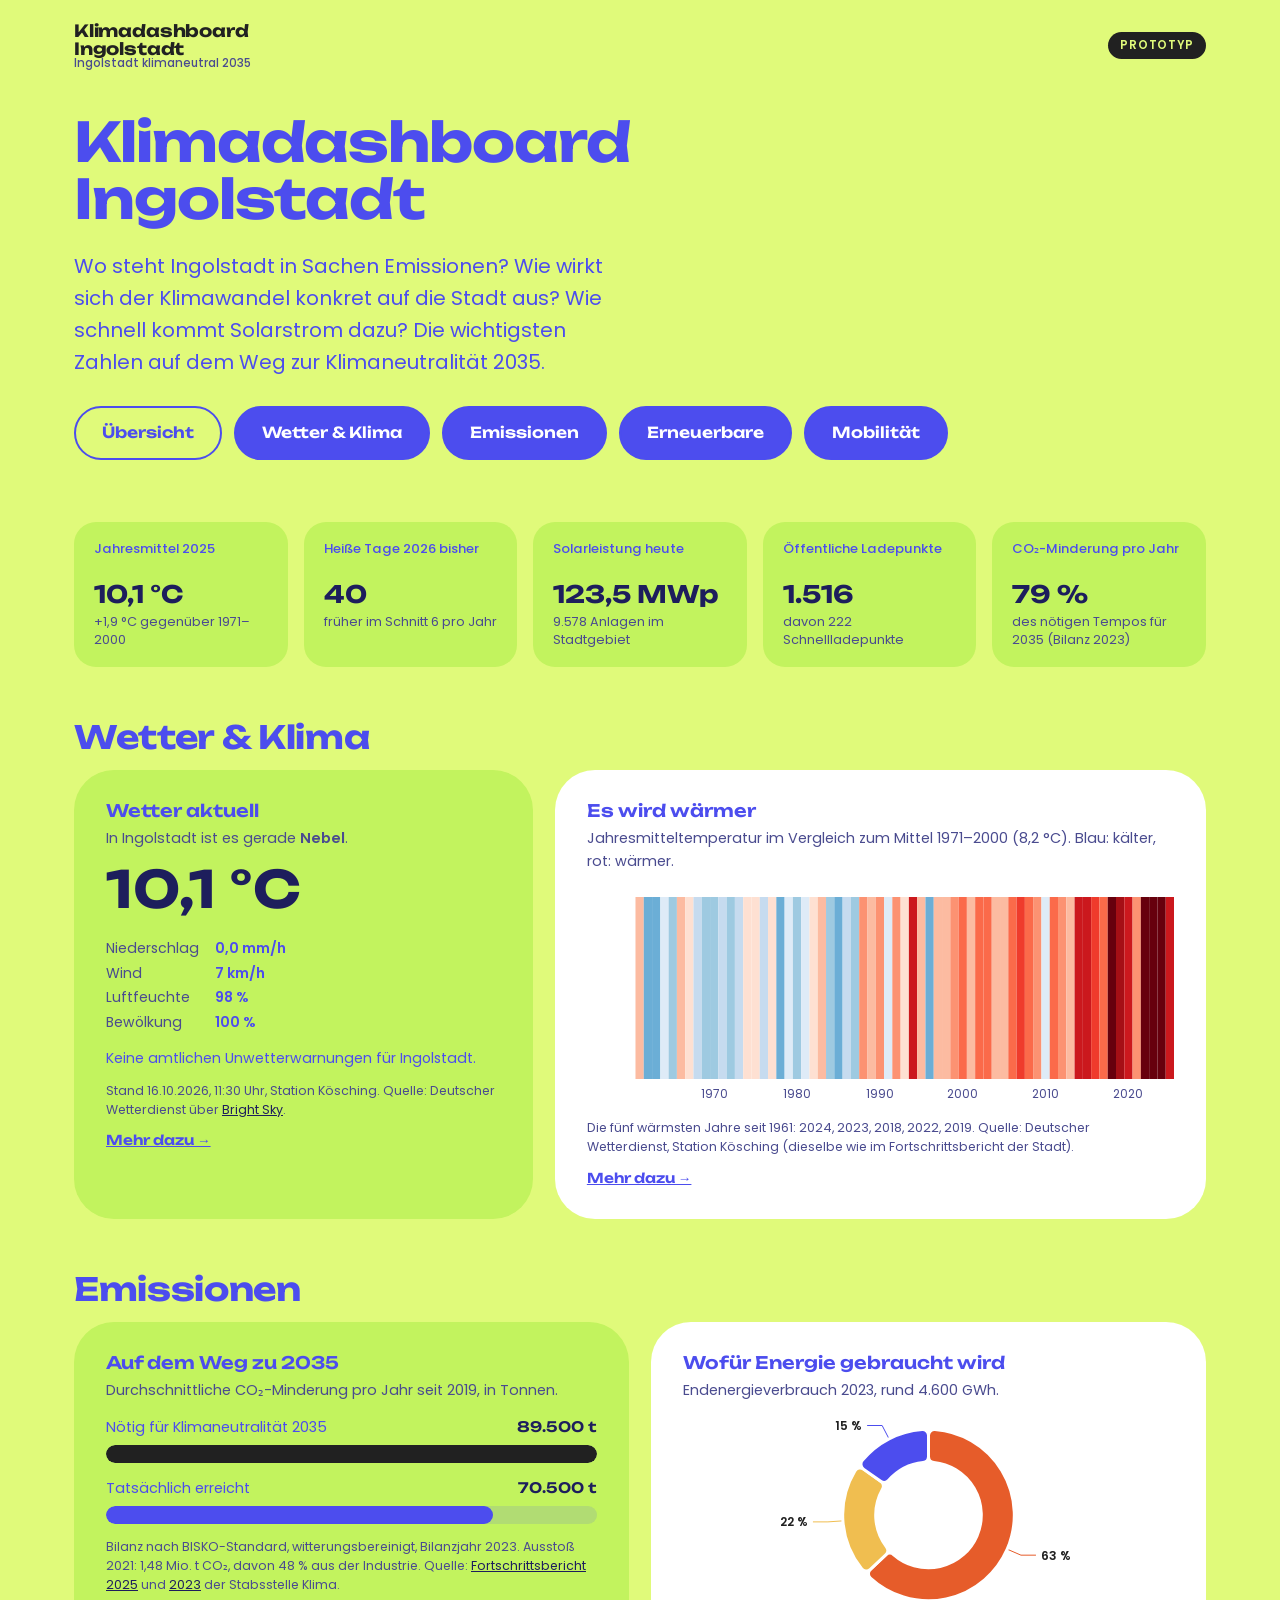
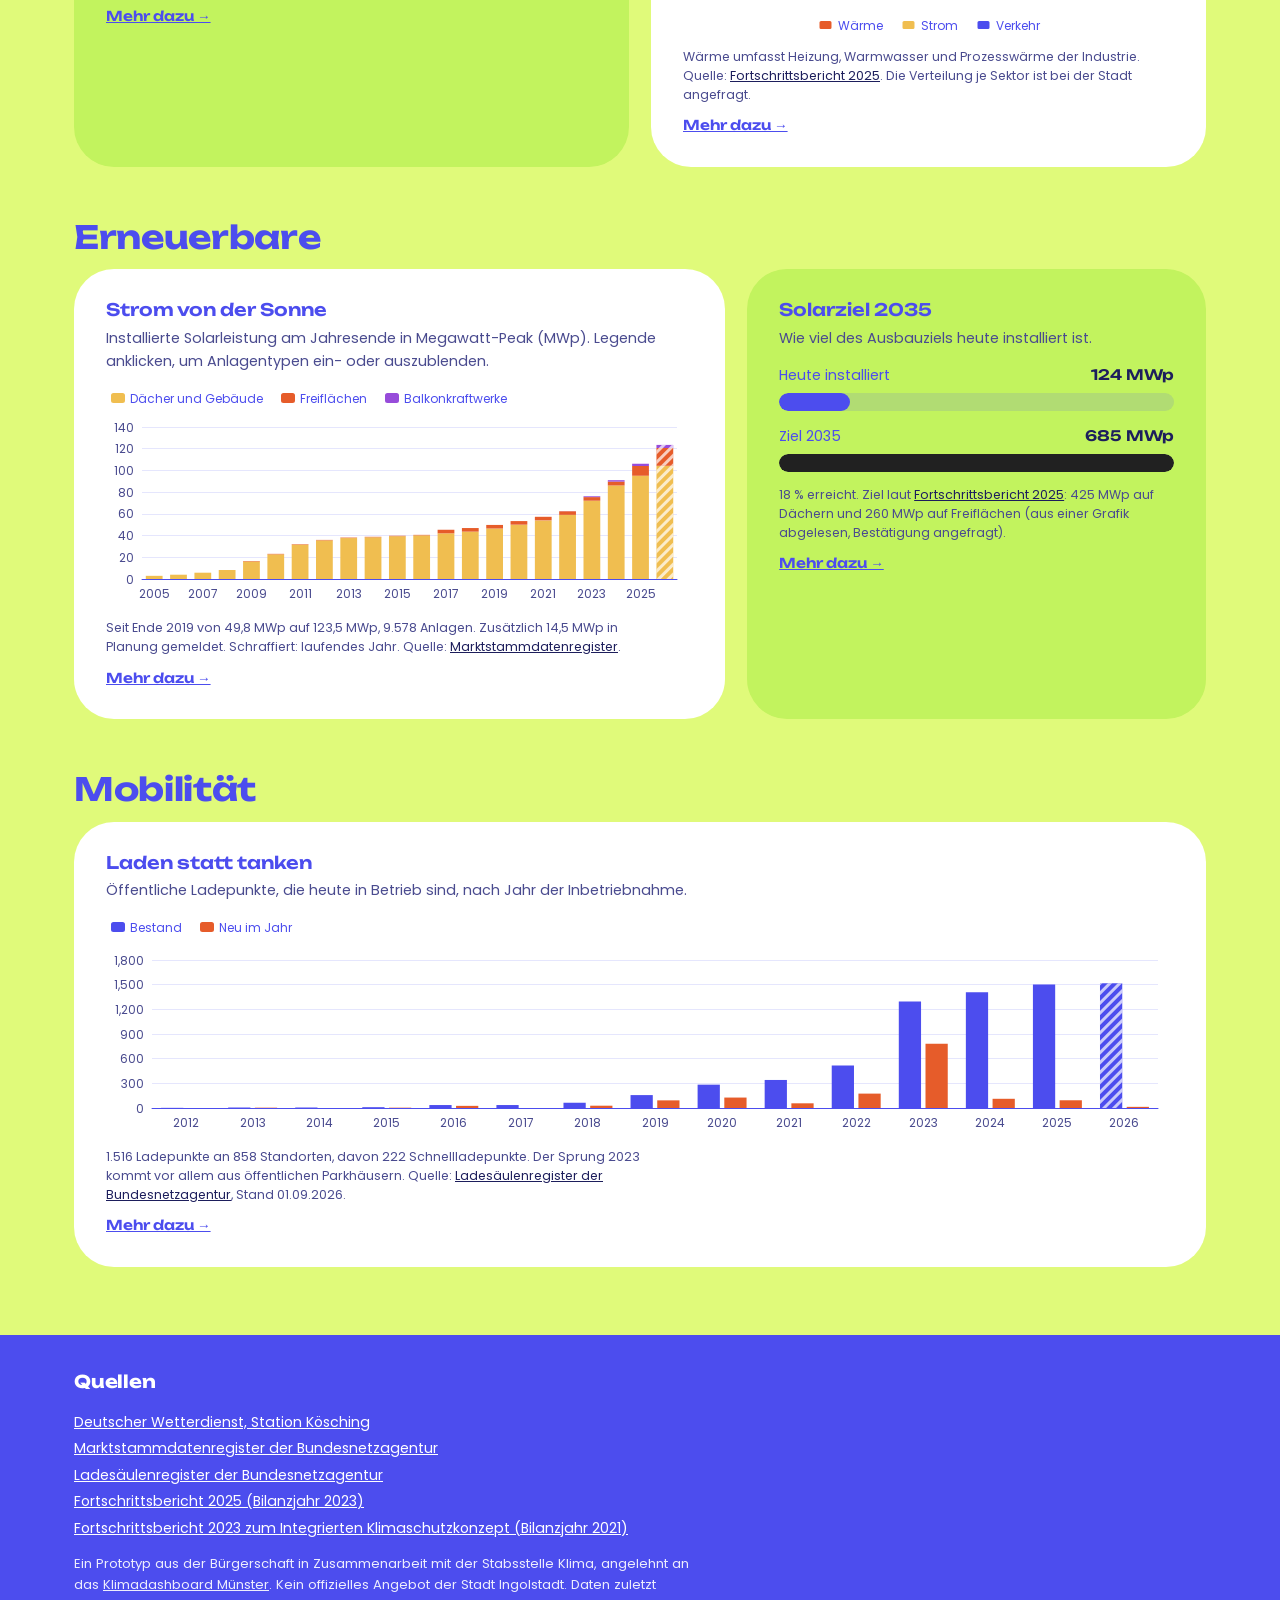
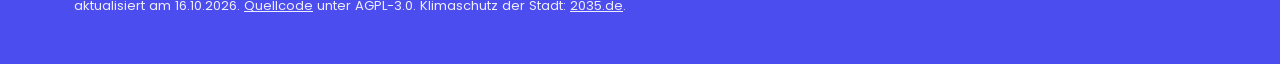
==== index.html @ e8312872 "Frontend im 2035-CI: Übersicht, vier Themenseiten, einbettbare Bausteine Statische Seiten ohne Build" ====
<!DOCTYPE html>
<html lang="de">
<head>
<meta charset="UTF-8">
<meta name="viewport" content="width=device-width, initial-scale=1">
<meta http-equiv="Content-Security-Policy" content="default-src 'self'; script-src 'self' 'unsafe-inline'; style-src 'self' 'unsafe-inline'; img-src 'self' data:; font-src 'self'; base-uri 'self'">
<title>Klimadashboard Ingolstadt</title>
<meta name="description" content="Wo steht Ingolstadt auf dem Weg zur Klimaneutralität 2035? Zahlen zu Klima, Emissionen, erneuerbarer Energie und Mobilität.">
<link rel="stylesheet" href="assets/style.css">
<link rel="icon" href="data:image/svg+xml,%3Csvg xmlns='http://www.w3.org/2000/svg' viewBox='0 0 64 64'%3E%3Crect width='64' height='64' rx='16' fill='%234c4dee'/%3E%3Ctext x='32' y='42' font-family='Arial' font-weight='700' font-size='26' text-anchor='middle' fill='%23e0fa7a'%3E35%C2%B0%3C/text%3E%3C/svg%3E">
</head>
<body>
<header data-kopf></header>
<main>
  <section class="held">
    <div class="huelle">
      <h1>Klimadashboard Ingolstadt</h1>
      <p class="einleitung">Wo steht Ingolstadt in Sachen Emissionen? Wie wirkt sich der Klimawandel konkret auf die Stadt aus? Wie schnell kommt Solarstrom dazu? Die wichtigsten Zahlen auf dem Weg zur Klimaneutralität 2035.</p>
      <nav data-themen></nav>
    </div>
  </section>
  <section class="abschnitt">
    <div class="huelle">
      <div data-modul="kennzahlen"></div>
    </div>
  </section>
  <section class="abschnitt">
    <div class="huelle">
      <h2>Wetter & Klima</h2>
      <div class="raster">
        <div class="b5" data-modul="wetter" data-mehr="klima.html"></div>
        <div class="b7 weiss" data-modul="temperatur" data-klein data-mehr="klima.html"></div>
      </div>
    </div>
  </section>
  <section class="abschnitt">
    <div class="huelle">
      <h2>Emissionen</h2>
      <div class="raster">
        <div class="b6" data-modul="reduktion" data-mehr="emissionen.html"></div>
        <div class="b6 weiss" data-modul="endenergie" data-klein data-mehr="emissionen.html"></div>
      </div>
    </div>
  </section>
  <section class="abschnitt">
    <div class="huelle">
      <h2>Erneuerbare</h2>
      <div class="raster">
        <div class="b7 weiss" data-modul="pv-bestand" data-klein data-mehr="erneuerbare.html"></div>
        <div class="b5" data-modul="pv-ziel" data-mehr="erneuerbare.html"></div>
      </div>
    </div>
  </section>
  <section class="abschnitt">
    <div class="huelle">
      <h2>Mobilität</h2>
      <div class="raster">
        <div class="b12 weiss" data-modul="ladepunkte" data-klein data-mehr="mobilitaet.html"></div>
      </div>
    </div>
  </section>
</main>
<footer data-fuss></footer>
<script src="assets/vendor/echarts.min.js"></script>
<script src="data/klima.js"></script>
<script src="data/wetter.js"></script>
<script src="assets/kd.js"></script>
<script>Klimadashboard.start();</script>
</body>
</html>
---- assets/style.css ----
/* Klimadashboard Ingolstadt – Gestaltung nach dem CI von 2035.de
   Farben und Schriften aus dem Avada-Theme von 2035.de (Global Colors /
   Typography). Schriften liegen lokal, damit keine Anfrage an Google geht. */

@font-face { font-family: "Unbounded"; font-weight: 600; font-display: swap; src: url("fonts/unbounded-latin-600-normal.woff2") format("woff2"); }
@font-face { font-family: "Unbounded"; font-weight: 700; font-display: swap; src: url("fonts/unbounded-latin-700-normal.woff2") format("woff2"); }
@font-face { font-family: "Poppins"; font-weight: 400; font-display: swap; src: url("fonts/poppins-latin-400-normal.woff2") format("woff2"); }
@font-face { font-family: "Poppins"; font-weight: 500; font-display: swap; src: url("fonts/poppins-latin-500-normal.woff2") format("woff2"); }
@font-face { font-family: "Poppins"; font-weight: 600; font-display: swap; src: url("fonts/poppins-latin-600-normal.woff2") format("woff2"); }

:root {
  /* 2035.de awb-color1 … 8 */
  --dunkel: #212121;
  --gelb: #f0be50;
  --grau: #f2f3f5;
  --orange: #e65c2a;
  --blau: #4c4dee;
  --lila: #974cda;
  --gruen: #c2f35e;
  --hellgruen: #e0fa7a;

  --text: var(--blau);
  --text-dunkel: #1d1e5c;
  --text-leise: #4a4b8f;
  --hintergrund: var(--hellgruen);
  --karte: var(--gruen);
  --flaeche: #ffffff;
  --rand: rgba(76, 77, 238, .18);

  --font-titel: "Unbounded", Arial, Helvetica, sans-serif;
  --font-text: "Poppins", Arial, Helvetica, sans-serif;
  --rund-gross: 40px;
  --rund: 22px;
}

*, *::before, *::after { box-sizing: border-box; margin: 0; padding: 0; }
html { -webkit-text-size-adjust: 100%; }
body {
  font-family: var(--font-text); color: var(--text); background: var(--hintergrund);
  font-size: 17px; line-height: 1.6; -webkit-font-smoothing: antialiased;
}
a { color: inherit; }
a:focus-visible, button:focus-visible, [tabindex]:focus-visible {
  outline: 3px solid var(--dunkel); outline-offset: 3px; border-radius: 6px;
}
.huelle { max-width: 1180px; margin: 0 auto; padding: 0 24px; }
.sr-only {
  position: absolute; width: 1px; height: 1px; padding: 0; margin: -1px;
  overflow: hidden; clip: rect(0,0,0,0); white-space: nowrap; border: 0;
}

/* ---------- Kopf ---------- */
.kopf { padding: 22px 0 10px; }
.kopf .huelle { display: flex; align-items: center; gap: 18px; flex-wrap: wrap; }
.marke {
  font-family: var(--font-titel); font-weight: 700; font-size: 1.05rem; line-height: 1.05;
  color: var(--dunkel); text-decoration: none; letter-spacing: -.01em;
}
.marke small { display: block; font-family: var(--font-text); font-weight: 500; font-size: .72rem; color: var(--text-leise); letter-spacing: 0; }
.kopf-platz { margin-left: auto; }
.prototyp {
  font-size: .72rem; font-weight: 600; text-transform: uppercase; letter-spacing: .06em;
  background: var(--dunkel); color: var(--hellgruen); border-radius: 999px; padding: 4px 12px;
}

/* ---------- Seitenkopf ---------- */
.held { padding: 34px 0 10px; }
h1 {
  font-family: var(--font-titel); font-weight: 700; font-size: clamp(2rem, 5.2vw, 3.4rem);
  line-height: 1.05; letter-spacing: -.02em; max-width: 16ch; margin-bottom: 22px;
}
.einleitung { font-size: clamp(1.05rem, 2vw, 1.25rem); max-width: 46ch; margin-bottom: 28px; }
h2 {
  font-family: var(--font-titel); font-weight: 700; font-size: clamp(1.45rem, 3vw, 2rem);
  line-height: 1.15; letter-spacing: -.01em; margin: 0 0 14px;
}
h3 {
  font-family: var(--font-titel); font-weight: 600; font-size: 1.08rem; line-height: 1.25;
  margin: 0 0 6px;
}
p { max-width: 68ch; }

/* ---------- Themen-Navigation (Pillen wie auf 2035.de) ---------- */
.themen { display: flex; flex-wrap: wrap; gap: 12px; margin: 0 0 8px; }
.pille {
  font-family: var(--font-titel); font-weight: 600; font-size: .95rem; text-decoration: none;
  background: var(--blau); color: #fff; border-radius: 999px; padding: 13px 26px;
  border: 2px solid var(--blau); transition: background .15s ease, color .15s ease;
}
.pille:hover { background: var(--dunkel); border-color: var(--dunkel); }
.pille[aria-current="page"] { background: transparent; color: var(--blau); }
@media (max-width: 600px) {
  .themen { gap: 8px; }
  .pille { font-size: .8rem; padding: 9px 16px; }
}

/* ---------- Abschnitte und Raster ---------- */
.abschnitt { padding: 44px 0 8px; }
.abschnitt > .huelle > p { margin-bottom: 18px; }
.raster { display: grid; gap: 22px; grid-template-columns: repeat(12, 1fr); }
.raster > * { grid-column: span 12; min-width: 0; }
@media (min-width: 860px) {
  .b4 { grid-column: span 4; }
  .b5 { grid-column: span 5; }
  .b6 { grid-column: span 6; }
  .b7 { grid-column: span 7; }
  .b8 { grid-column: span 8; }
}

.karte {
  background: var(--karte); border-radius: var(--rund-gross); padding: 30px 32px 28px;
}
.karte.weiss { background: var(--flaeche); }
.karte .unterzeile { font-size: .9rem; color: var(--text-leise); margin-bottom: 14px; }
.karte .fuss { font-size: .78rem; color: var(--text-leise); margin-top: 12px; line-height: 1.5; }
.karte .fuss a { color: var(--text-dunkel); }
@media (max-width: 600px) {
  .karte { border-radius: 28px; padding: 22px 18px 20px; }
}

/* Kachel als Link zur Themenseite */
a.karte { display: block; text-decoration: none; transition: transform .15s ease; }
a.karte:hover { transform: translateY(-3px); }
.weiter { font-family: var(--font-titel); font-weight: 600; font-size: .85rem; margin-top: 10px; display: inline-block; }

/* ---------- Kennzahlen ---------- */
.kennzahlen { display: grid; gap: 16px; grid-template-columns: repeat(auto-fit, minmax(200px, 1fr)); }
.kennzahl { background: var(--karte); border-radius: var(--rund); padding: 18px 20px 18px; }
.kennzahl .k-label { font-size: .82rem; font-weight: 500; line-height: 1.35; min-height: 2.7em; }
.kennzahl .k-wert {
  font-family: var(--font-titel); font-weight: 700; font-size: 1.5rem; line-height: 1.15;
  margin: 6px 0 4px; color: var(--text-dunkel); white-space: nowrap;
}
.kennzahl .k-unter { font-size: .8rem; color: var(--text-leise); line-height: 1.4; }

/* ---------- Diagramme ---------- */
.diagramm { width: 100%; height: 340px; }
.diagramm.klein { height: 220px; }
.diagramm.hoch { height: 420px; }
.umschalter { display: flex; flex-wrap: wrap; gap: 8px; margin: 0 0 12px; }
.umschalter button {
  font: inherit; font-size: .85rem; font-weight: 500; cursor: pointer;
  background: transparent; color: var(--blau); border: 2px solid var(--blau);
  border-radius: 999px; padding: 5px 14px;
}
.umschalter button[aria-pressed="true"] { background: var(--blau); color: #fff; }

/* Fortschrittsbalken */
.balken-zeile { margin: 10px 0 14px; }
.balken-zeile .b-text { display: flex; justify-content: space-between; gap: 12px; font-size: .9rem; margin-bottom: 6px; }
.balken-zeile .b-text strong { font-family: var(--font-titel); font-weight: 600; color: var(--text-dunkel); }
.balken { height: 18px; border-radius: 999px; background: rgba(76, 77, 238, .14); overflow: hidden; }
.balken span { display: block; height: 100%; border-radius: 999px; background: var(--blau); }
.balken.soll span { background: var(--dunkel); }

/* Wetter */
.wetter { display: flex; align-items: center; gap: 22px; flex-wrap: wrap; }
.wetter-temp { font-family: var(--font-titel); font-weight: 700; font-size: 3.2rem; line-height: 1; color: var(--text-dunkel); }
.wetter-werte { display: grid; grid-template-columns: auto auto; gap: 2px 16px; font-size: .88rem; }
.wetter-werte dt { color: var(--text-leise); }
.wetter-werte dd { font-weight: 600; }
.warnung { background: var(--orange); color: #fff; border-radius: var(--rund); padding: 12px 16px; margin-top: 14px; font-size: .9rem; }
.warnung strong { font-family: var(--font-titel); font-weight: 600; }
.keine-warnung { margin-top: 14px; font-size: .88rem; }

/* Liste offener Daten */
.luecken { list-style: none; display: grid; gap: 10px; }
.luecken li { border: 2px dashed var(--blau); border-radius: var(--rund); padding: 12px 16px; font-size: .92rem; }
.luecken strong { font-family: var(--font-titel); font-weight: 600; font-size: .9rem; }

/* ---------- Fuss ---------- */
.seitenfuss { margin-top: 60px; padding: 36px 0 48px; background: var(--blau); color: #fff; font-size: .88rem; }
.seitenfuss a { color: #fff; }
.seitenfuss .huelle { display: grid; gap: 14px; }
.seitenfuss ul { list-style: none; display: grid; gap: 4px; }
.seitenfuss h2 { font-size: 1.1rem; margin-bottom: 6px; }
.hinweis-privat { font-size: .82rem; opacity: .9; max-width: 80ch; }

.ladehinweis { font-size: .9rem; color: var(--text-leise); }

/* ---------- Einbettung (einbetten.html) ---------- */
body.eingebettet { background: transparent; }
body.eingebettet .karte { margin: 0; }
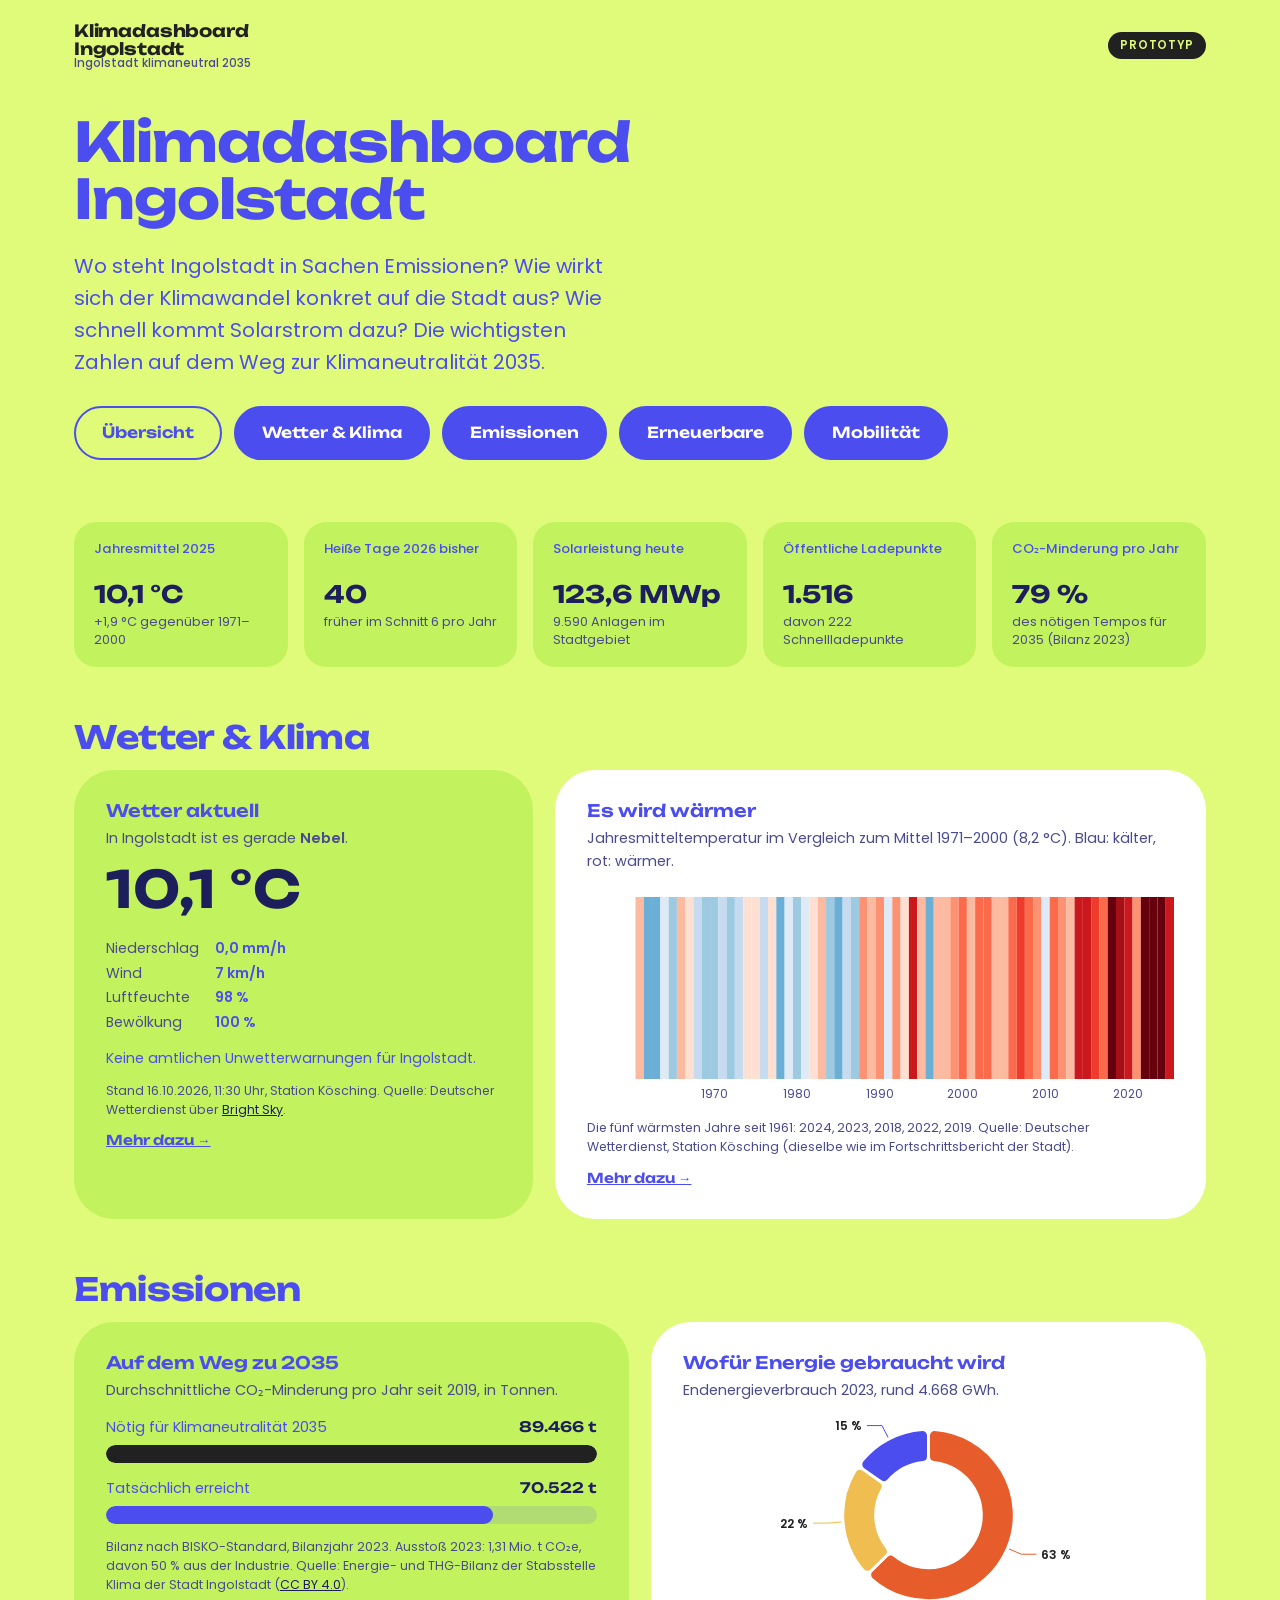
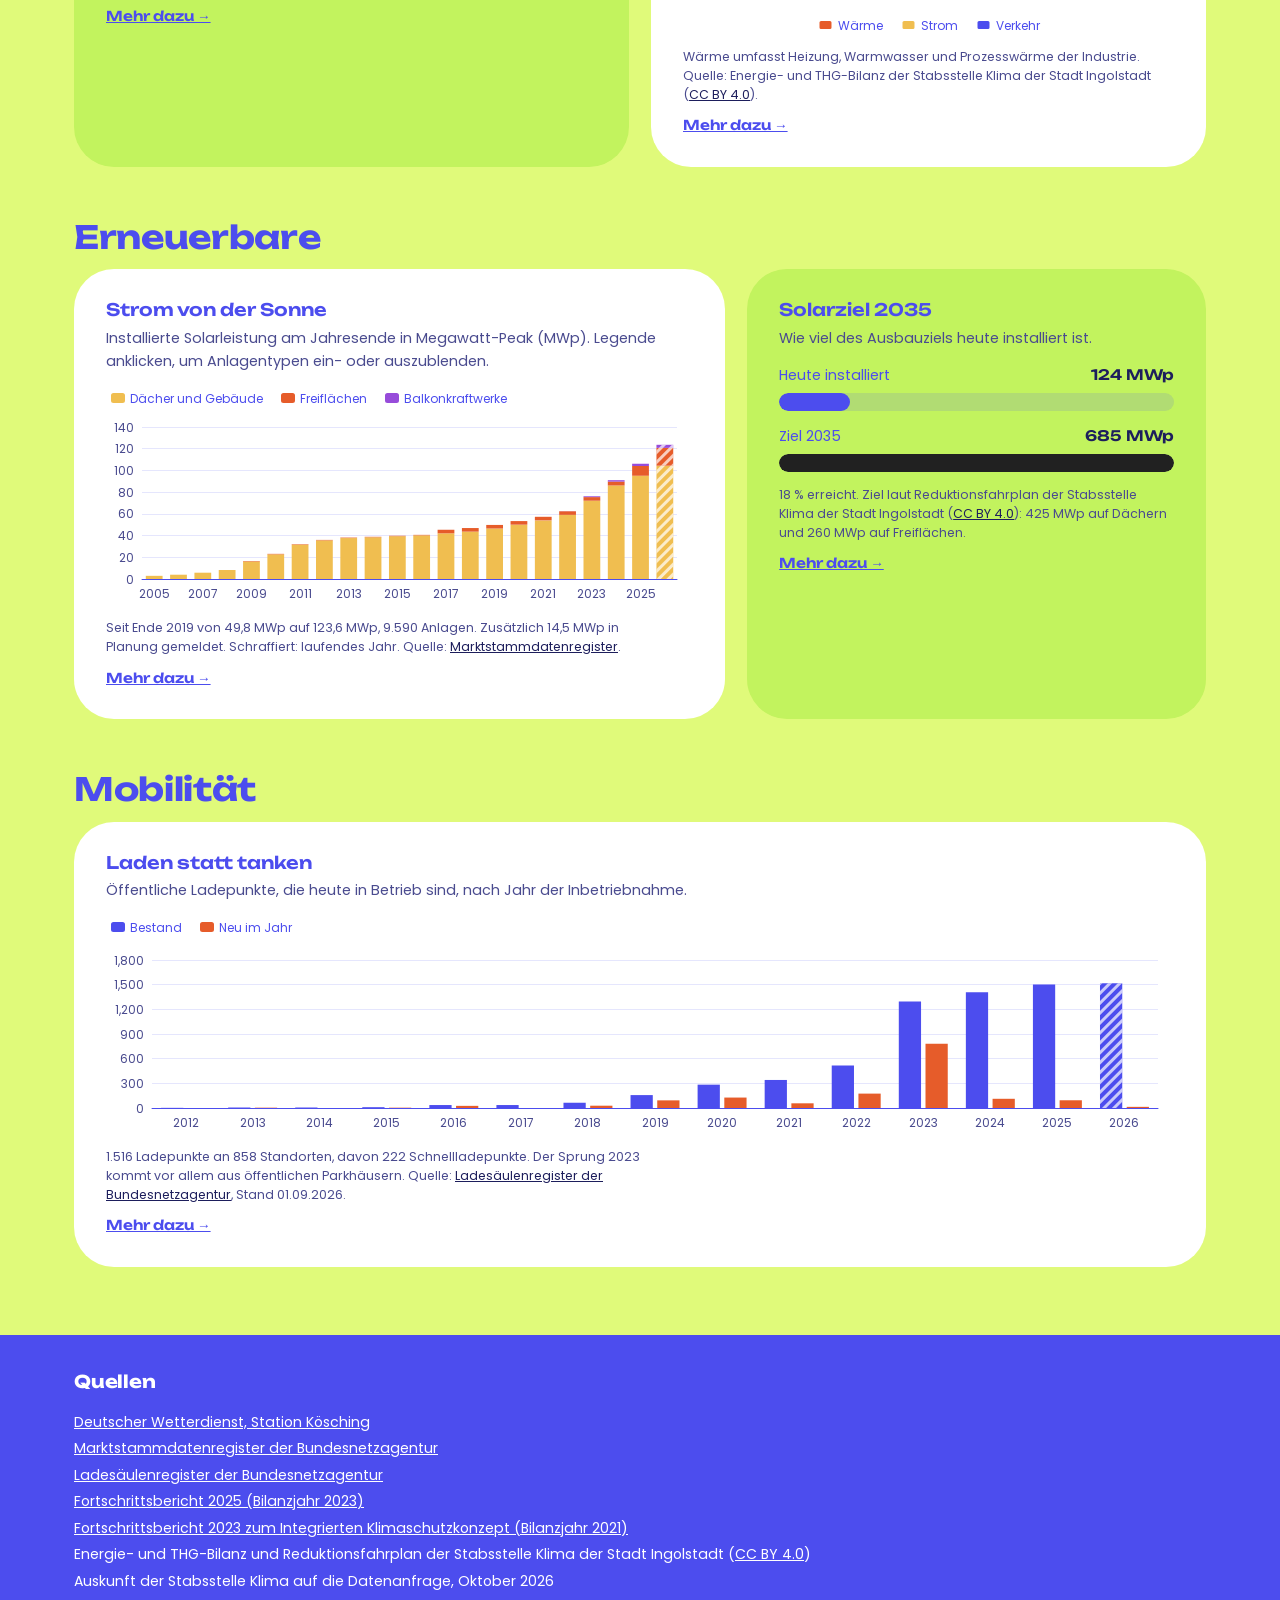
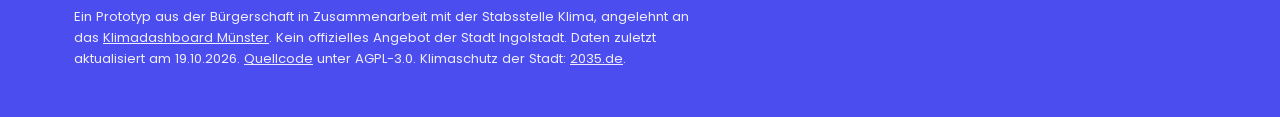
==== commit cdc06608: "Stadtdaten: Bilanz und Fahrplan der Stabsstelle Klima einlesen - scraper/stadt_einlesen.py liest die" ====
--- a/index.html
+++ b/index.html
@@ -6,7 +6,7 @@
 <meta http-equiv="Content-Security-Policy" content="default-src 'self'; script-src 'self' 'unsafe-inline'; style-src 'self' 'unsafe-inline'; img-src 'self' data:; font-src 'self'; base-uri 'self'">
 <title>Klimadashboard Ingolstadt</title>
 <meta name="description" content="Wo steht Ingolstadt auf dem Weg zur Klimaneutralität 2035? Zahlen zu Klima, Emissionen, erneuerbarer Energie und Mobilität.">
-<link rel="stylesheet" href="assets/style.css">
+<link rel="stylesheet" href="assets/style.css?v=3">
 <link rel="icon" href="data:image/svg+xml,%3Csvg xmlns='http://www.w3.org/2000/svg' viewBox='0 0 64 64'%3E%3Crect width='64' height='64' rx='16' fill='%234c4dee'/%3E%3Ctext x='32' y='42' font-family='Arial' font-weight='700' font-size='26' text-anchor='middle' fill='%23e0fa7a'%3E35%C2%B0%3C/text%3E%3C/svg%3E">
 </head>
 <body>
@@ -64,7 +64,7 @@
 <script src="assets/vendor/echarts.min.js"></script>
 <script src="data/klima.js"></script>
 <script src="data/wetter.js"></script>
-<script src="assets/kd.js"></script>
+<script src="assets/kd.js?v=4"></script>
 <script>Klimadashboard.start();</script>
 </body>
 </html>
--- a/assets/style.css
+++ b/assets/style.css
@@ -124,7 +124,10 @@
 .weiter { font-family: var(--font-titel); font-weight: 600; font-size: .85rem; margin-top: 10px; display: inline-block; }
 
 /* ---------- Kennzahlen ---------- */
-.kennzahlen { display: grid; gap: 16px; grid-template-columns: repeat(auto-fit, minmax(200px, 1fr)); }
+/* Feste Spaltenzahl statt auto-fit: fuenf Kacheln sollen nie als 4 + 1 umbrechen. */
+.kennzahlen { display: grid; gap: 16px; grid-template-columns: repeat(2, 1fr); }
+@media (min-width: 700px) { .kennzahlen { grid-template-columns: repeat(3, 1fr); } }
+@media (min-width: 1100px) { .kennzahlen { grid-template-columns: repeat(5, 1fr); } }
 .kennzahl { background: var(--karte); border-radius: var(--rund); padding: 18px 20px 18px; }
 .kennzahl .k-label { font-size: .82rem; font-weight: 500; line-height: 1.35; min-height: 2.7em; }
 .kennzahl .k-wert {
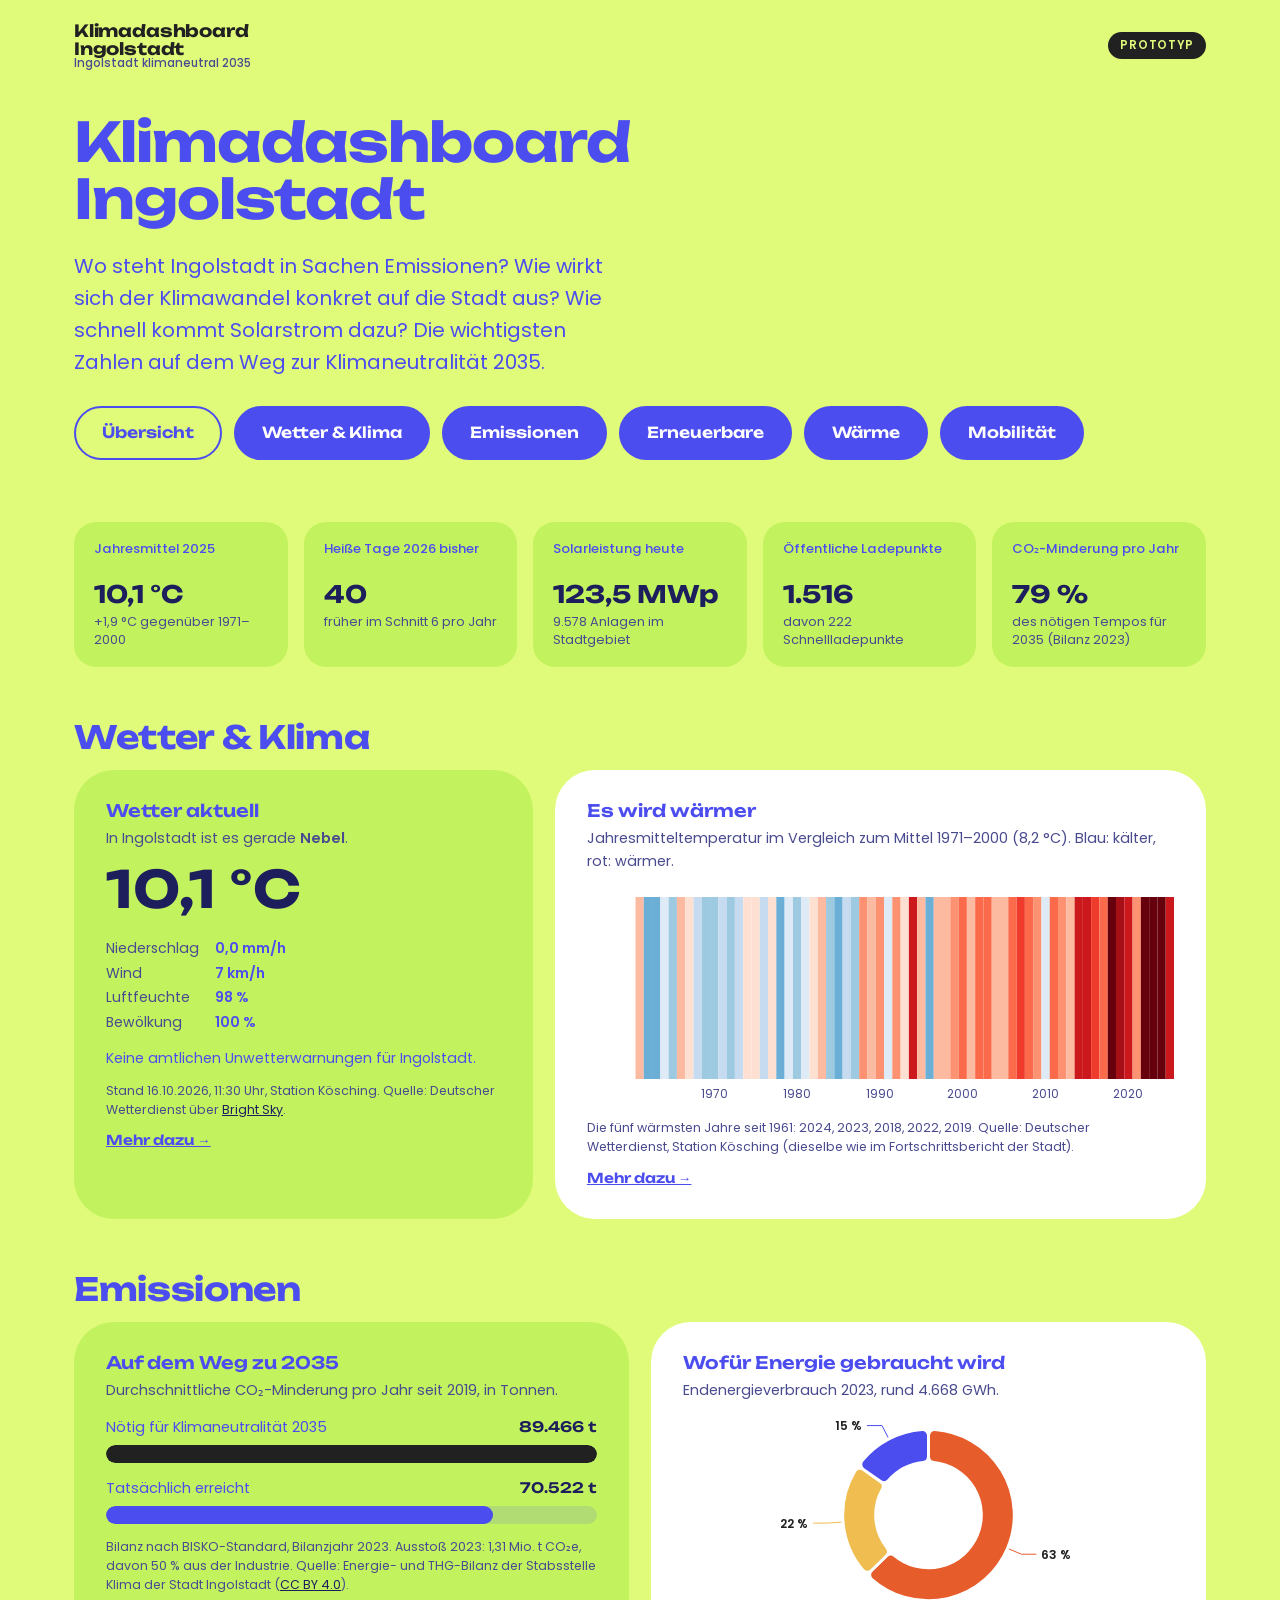
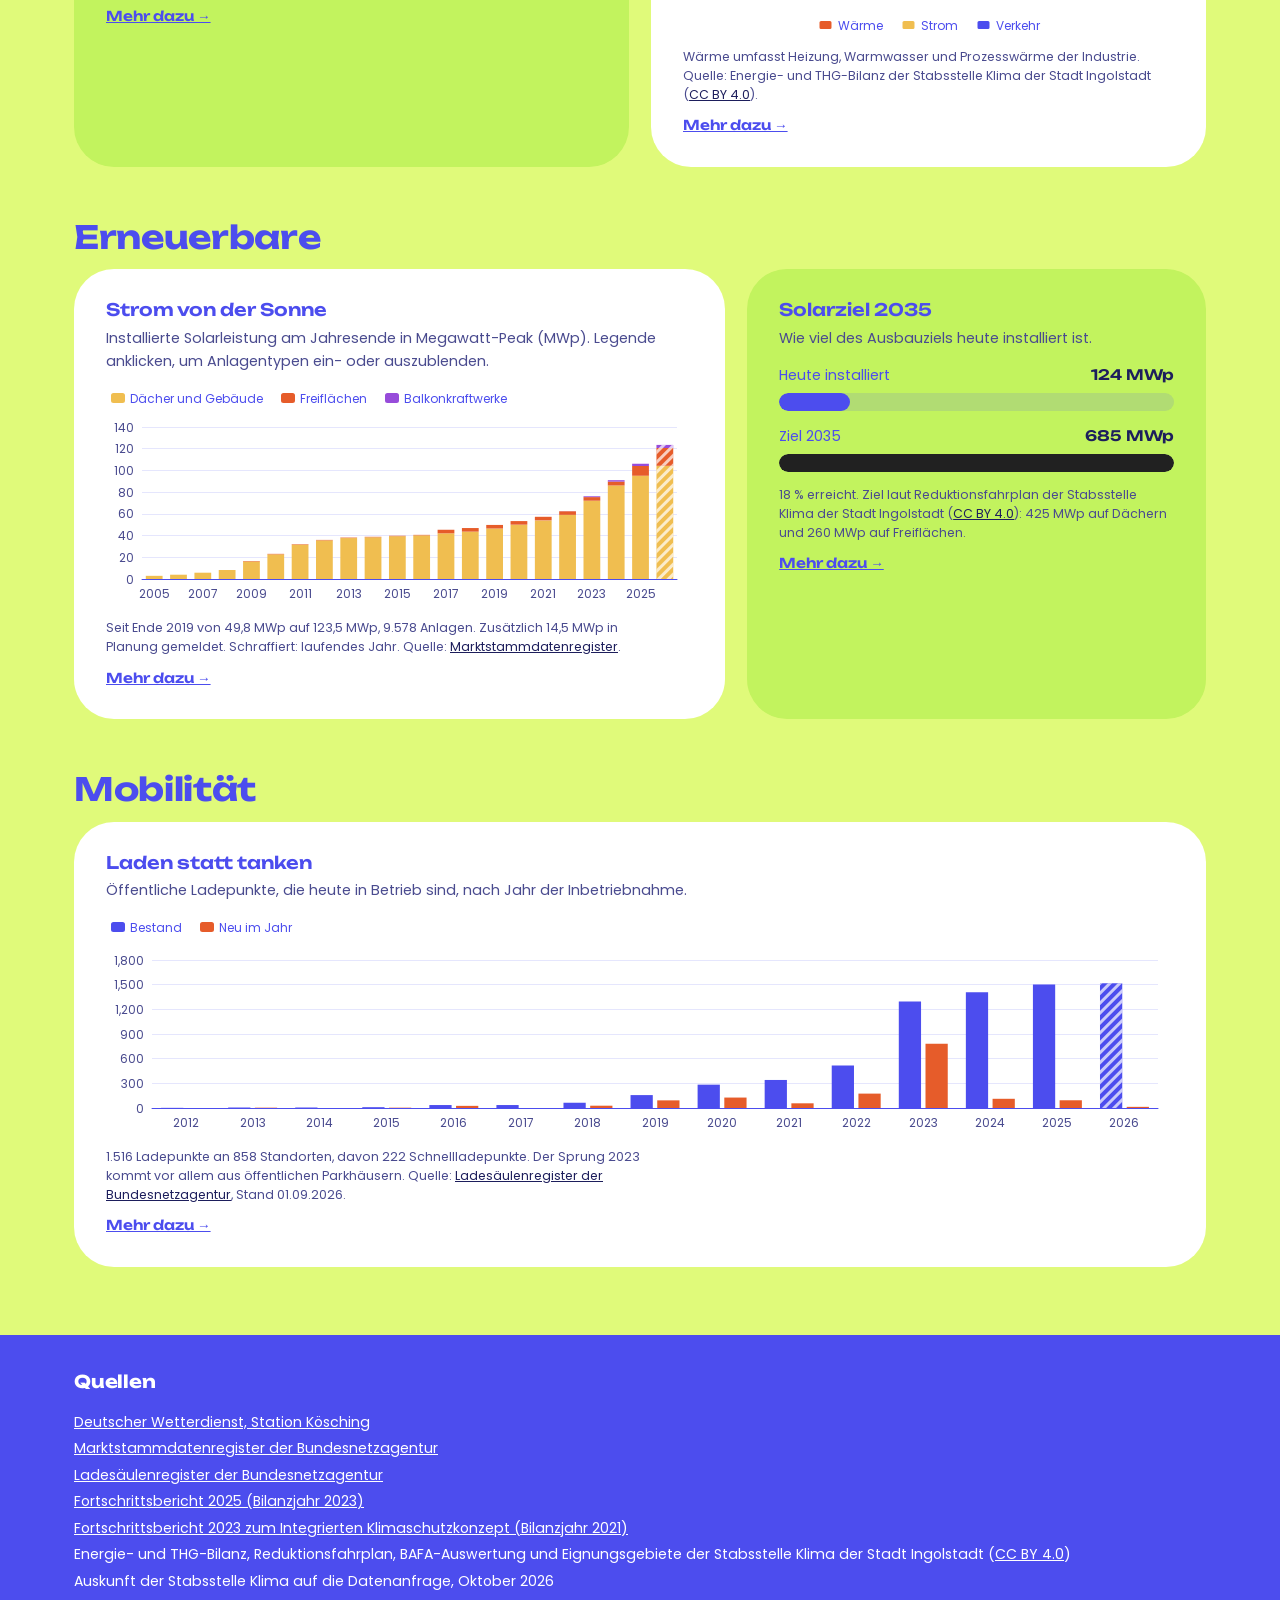
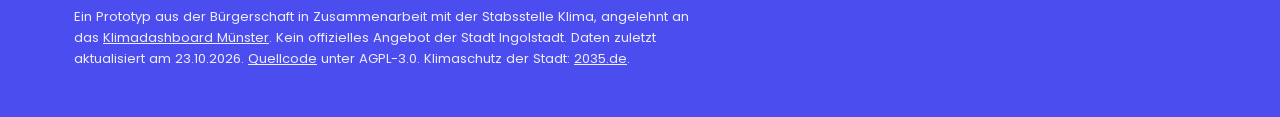
==== commit 7c06d159: "Wärme-Seite: Eignungsgebiete, Fernwärme, Heizungsarten, Neubau, Wärmepumpen Neue Seite waerme.html m" ====
--- a/index.html
+++ b/index.html
@@ -3,10 +3,11 @@
 <head>
 <meta charset="UTF-8">
 <meta name="viewport" content="width=device-width, initial-scale=1">
+<meta name="robots" content="noindex, nofollow">
 <meta http-equiv="Content-Security-Policy" content="default-src 'self'; script-src 'self' 'unsafe-inline'; style-src 'self' 'unsafe-inline'; img-src 'self' data:; font-src 'self'; base-uri 'self'">
 <title>Klimadashboard Ingolstadt</title>
 <meta name="description" content="Wo steht Ingolstadt auf dem Weg zur Klimaneutralität 2035? Zahlen zu Klima, Emissionen, erneuerbarer Energie und Mobilität.">
-<link rel="stylesheet" href="assets/style.css?v=3">
+<link rel="stylesheet" href="assets/style.css?v=4">
 <link rel="icon" href="data:image/svg+xml,%3Csvg xmlns='http://www.w3.org/2000/svg' viewBox='0 0 64 64'%3E%3Crect width='64' height='64' rx='16' fill='%234c4dee'/%3E%3Ctext x='32' y='42' font-family='Arial' font-weight='700' font-size='26' text-anchor='middle' fill='%23e0fa7a'%3E35%C2%B0%3C/text%3E%3C/svg%3E">
 </head>
 <body>
@@ -64,7 +65,7 @@
 <script src="assets/vendor/echarts.min.js"></script>
 <script src="data/klima.js"></script>
 <script src="data/wetter.js"></script>
-<script src="assets/kd.js?v=4"></script>
+<script src="assets/kd.js?v=7"></script>
 <script>Klimadashboard.start();</script>
 </body>
 </html>
--- a/assets/style.css
+++ b/assets/style.css
@@ -140,6 +140,8 @@
 .diagramm { width: 100%; height: 340px; }
 .diagramm.klein { height: 220px; }
 .diagramm.hoch { height: 420px; }
+.diagramm.karte-hoch { height: 520px; }
+@media (max-width: 600px) { .diagramm.karte-hoch { height: 380px; } }
 .umschalter { display: flex; flex-wrap: wrap; gap: 8px; margin: 0 0 12px; }
 .umschalter button {
   font: inherit; font-size: .85rem; font-weight: 500; cursor: pointer;
@@ -184,3 +186,6 @@
 /* ---------- Einbettung (einbetten.html) ---------- */
 body.eingebettet { background: transparent; }
 body.eingebettet .karte { margin: 0; }
+
+.legende { list-style: none; margin: 0 0 8px; padding: 0; display: flex; flex-wrap: wrap; gap: 6px 18px; font-size: .85rem; }
+.legende .punkt { display: inline-block; width: 12px; height: 12px; border-radius: 3px; margin-right: 6px; vertical-align: -1px; }
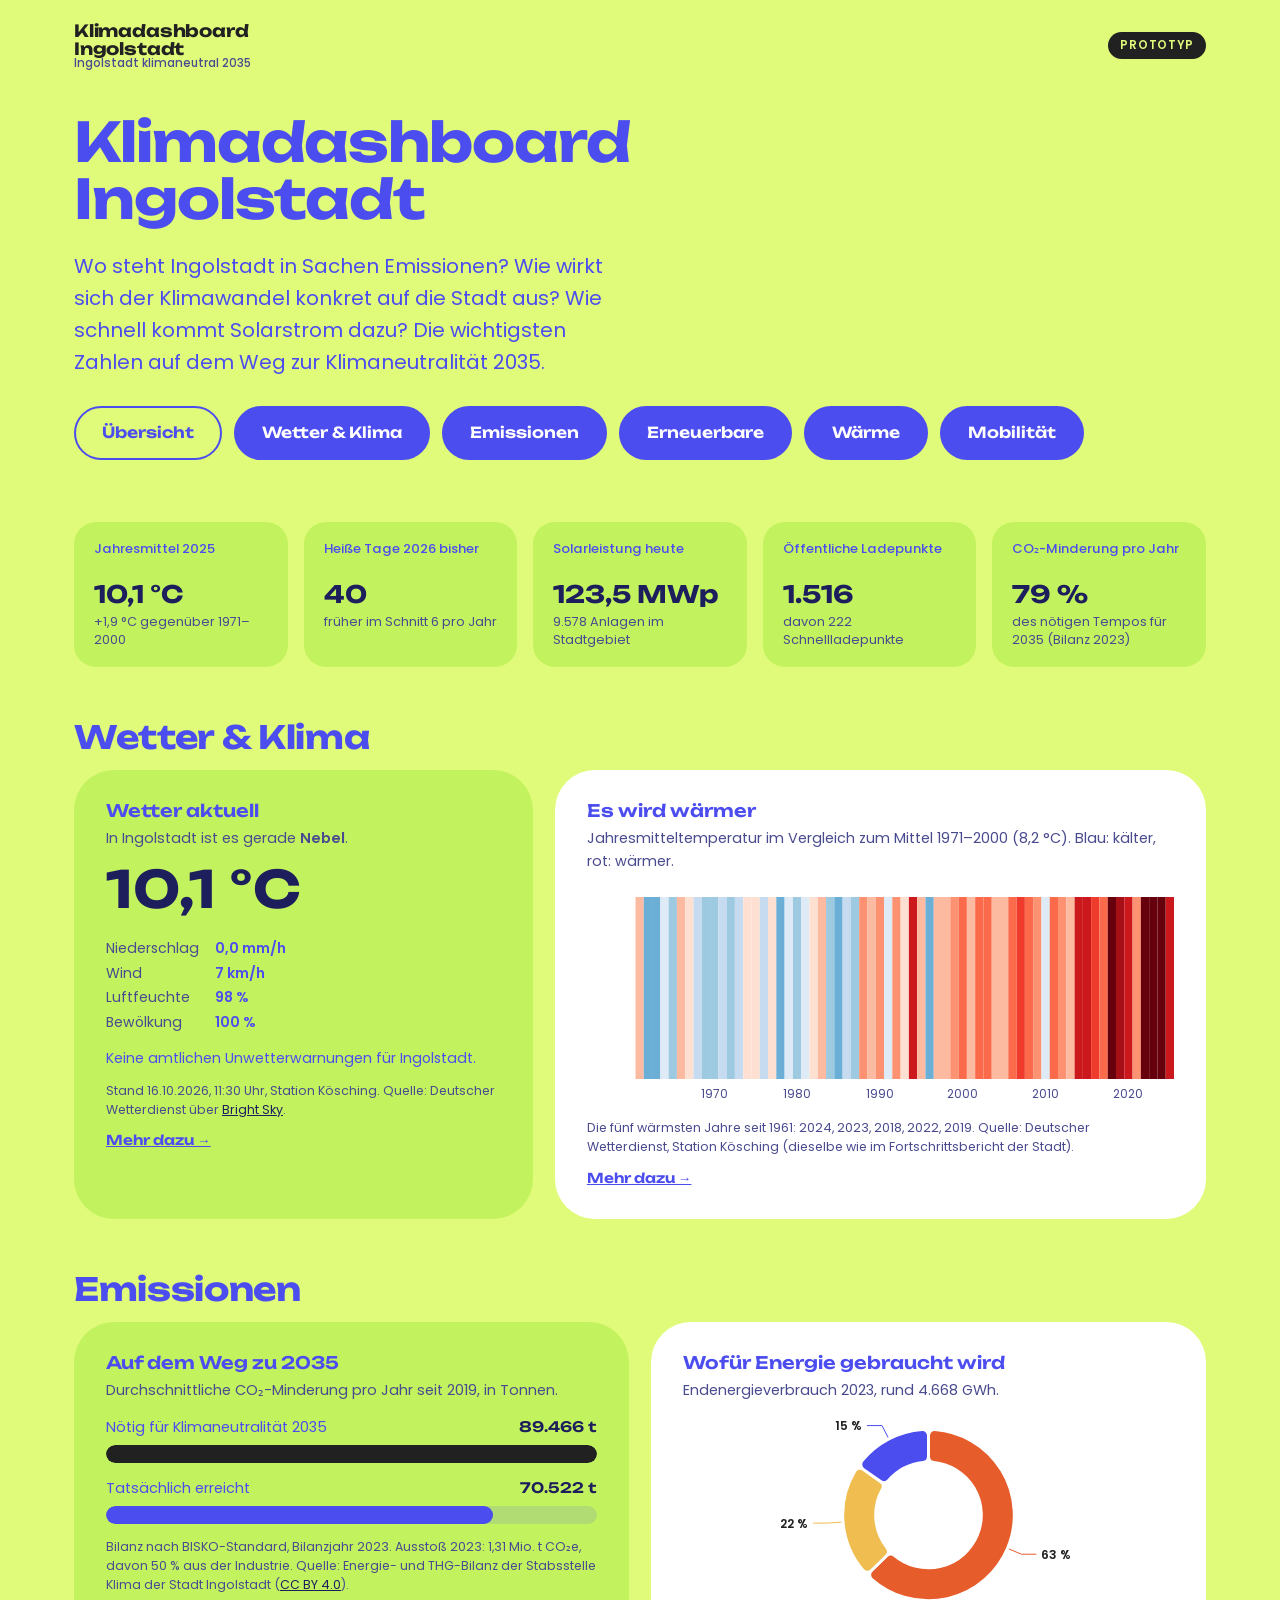
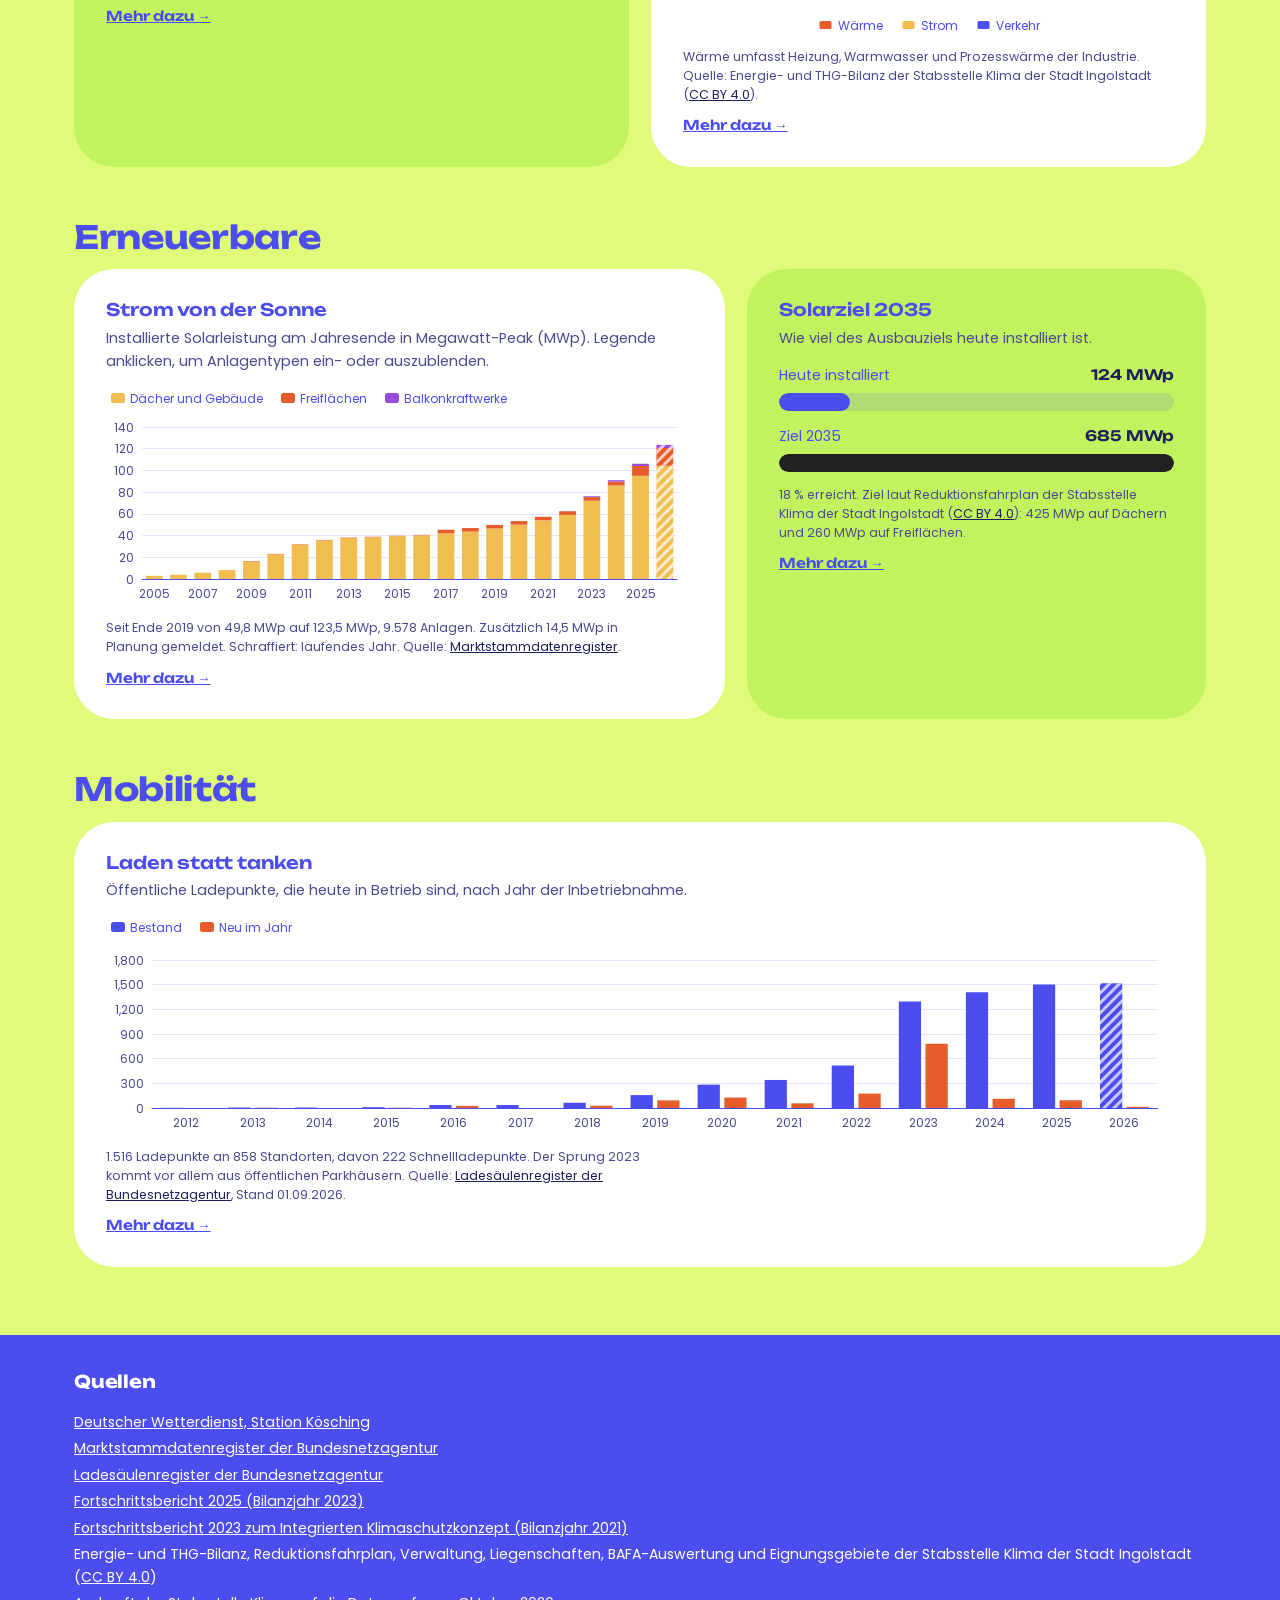
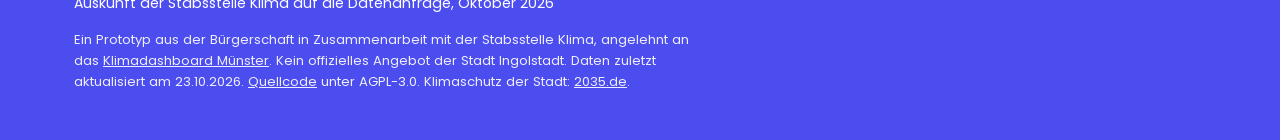
==== commit 50455cd7: "Emissionen: klimaneutrale Verwaltung 2030 und städtische Gebäude Neue Bausteine verwaltung und liege" ====
--- a/index.html
+++ b/index.html
@@ -65,7 +65,7 @@
 <script src="assets/vendor/echarts.min.js"></script>
 <script src="data/klima.js"></script>
 <script src="data/wetter.js"></script>
-<script src="assets/kd.js?v=7"></script>
+<script src="assets/kd.js?v=10"></script>
 <script>Klimadashboard.start();</script>
 </body>
 </html>
